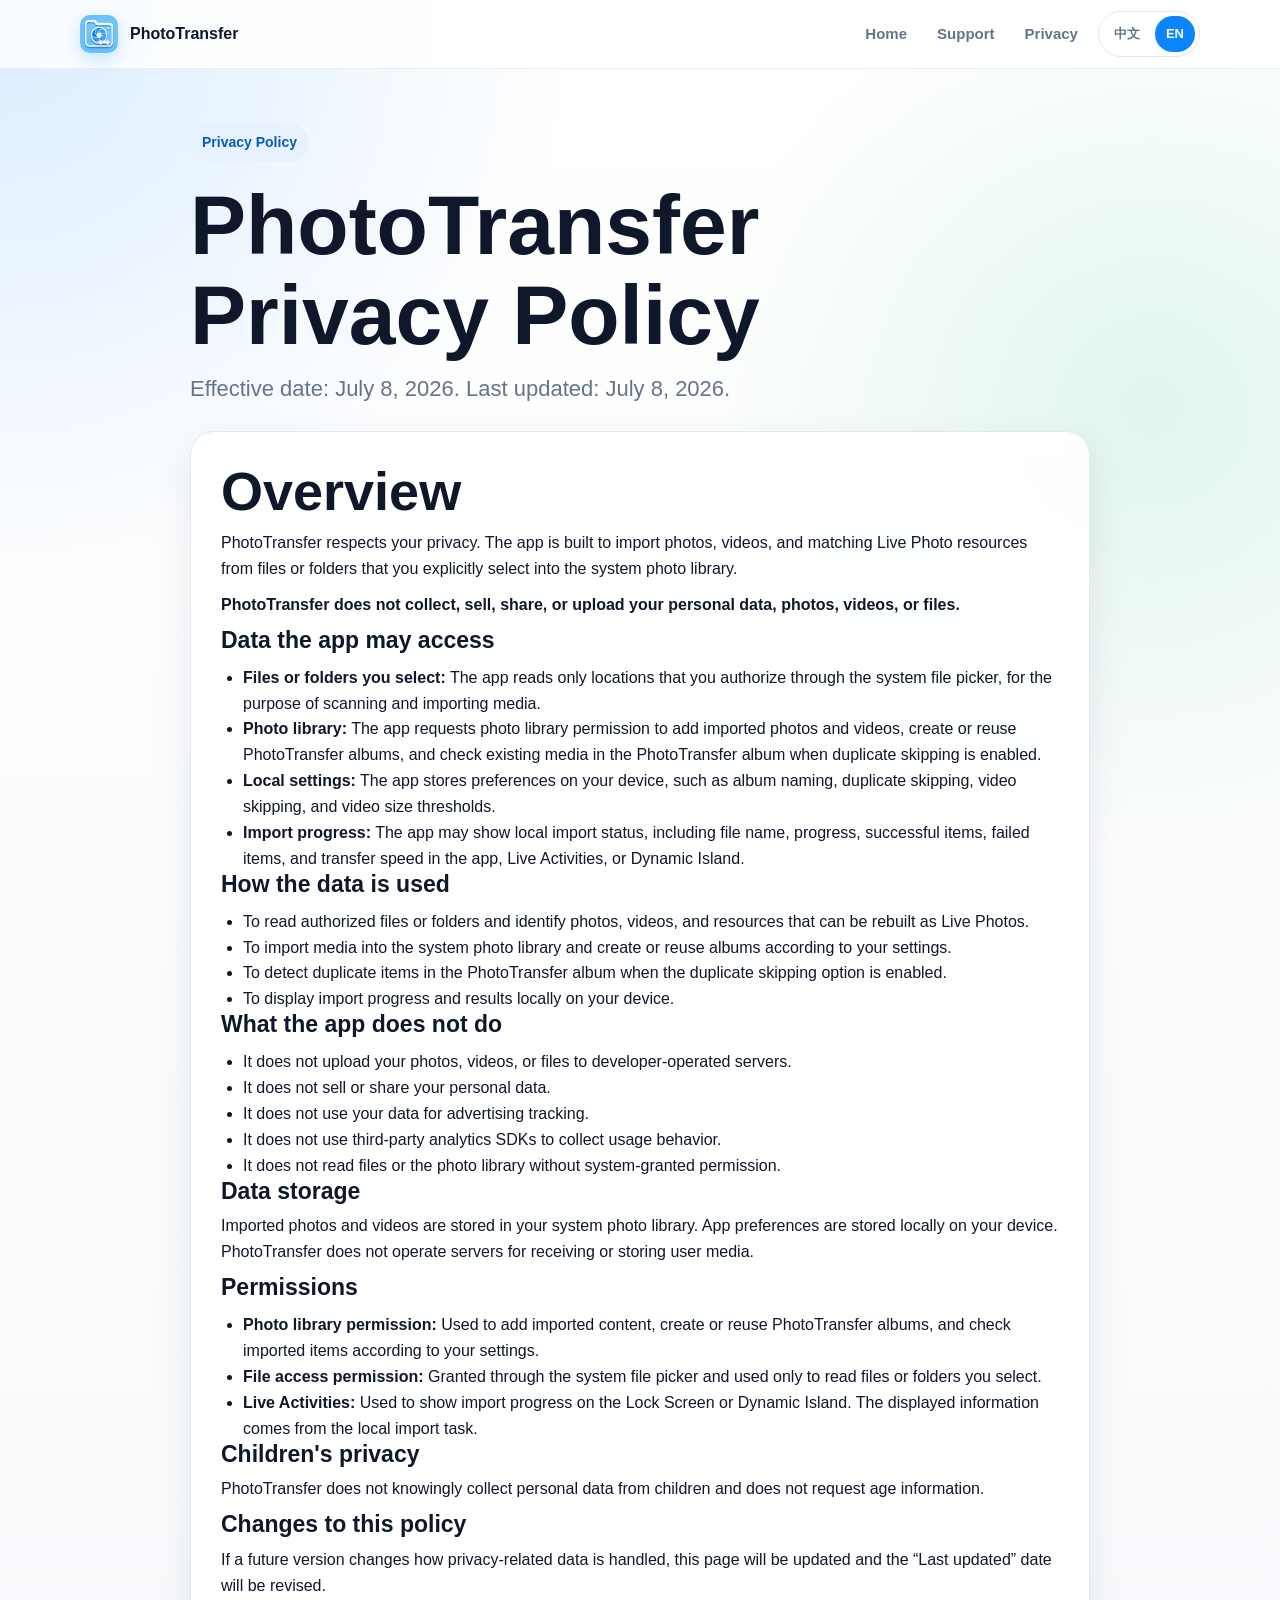
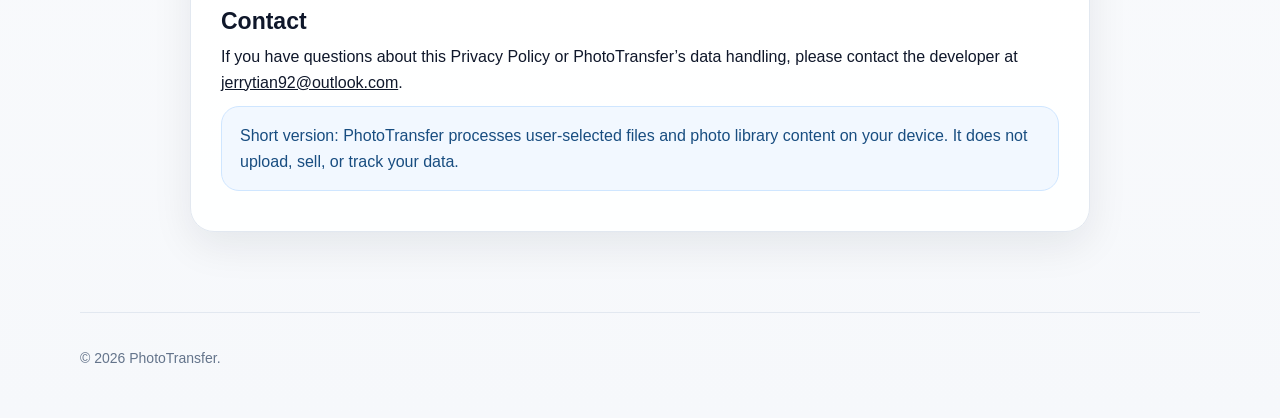
==== privacy/index.html @ 481b7917 "docs(website): 添加网站文档和配置文件 - 创建 .gitignore 文件配置忽略规则 - 添加 App Store 提交清单文档 - 创建隐私政策页面 (privacy/index." ====
<!doctype html>
<html lang="en">
<head>
  <meta charset="utf-8">
  <meta name="viewport" content="width=device-width, initial-scale=1">
  <title>PhotoTransfer Privacy Policy</title>
  <meta name="description" content="Privacy Policy for PhotoTransfer.">
  <link rel="stylesheet" href="../assets/site.css">
</head>
<body data-title-zh="PhotoTransfer 隐私政策" data-title-en="PhotoTransfer Privacy Policy">
  <header class="site-header">
    <nav class="nav" aria-label="Main navigation">
      <a class="brand" href="../">
        <img src="../assets/app-icon.png" alt="PhotoTransfer app icon">
        <span>PhotoTransfer</span>
      </a>
      <div class="nav-links">
        <a href="../" class="zh-only">首页</a>
        <a href="../" class="en-only">Home</a>
        <a href="../support/" class="zh-only">技术支持</a>
        <a href="../support/" class="en-only">Support</a>
        <a href="./" class="zh-only">隐私政策</a>
        <a href="./" class="en-only">Privacy</a>
        <span class="language-switch" aria-label="Language switch">
          <button type="button" data-set-lang="zh" aria-pressed="false">中文</button>
          <button type="button" data-set-lang="en" aria-pressed="false">EN</button>
        </span>
      </div>
    </nav>
  </header>

  <main class="page doc">
    <div class="eyebrow">
      <span class="zh-only">隐私政策</span>
      <span class="en-only">Privacy Policy</span>
    </div>

    <div lang-block="zh">
      <h1>PhotoTransfer 隐私政策</h1>
      <p class="lead">生效日期：2026 年 7 月 8 日。最后更新：2026 年 7 月 8 日。</p>
    </div>

    <div lang-block="en">
      <h1>PhotoTransfer Privacy Policy</h1>
      <p class="lead">Effective date: July 8, 2026. Last updated: July 8, 2026.</p>
    </div>

    <section lang-block="zh">
      <h2>概述</h2>
      <p>PhotoTransfer 尊重你的隐私。应用的核心功能是在你主动选择文件或文件夹后，将其中的照片、视频以及可匹配的实况照片素材导入到系统相册。</p>
      <p><strong>PhotoTransfer 不会收集、出售、共享或上传你的个人数据、照片、视频或文件。</strong></p>

      <h3>我们访问哪些数据</h3>
      <ul>
        <li><strong>你选择的文件或文件夹：</strong>应用只会读取你通过系统文件选择器授权的位置，用于扫描和导入媒体文件。</li>
        <li><strong>照片图库：</strong>应用请求照片图库权限，用于向系统相册添加照片和视频、创建或复用 PhotoTransfer 相册，并在开启跳过重复项目时检查 PhotoTransfer 相册中的已有媒体。</li>
        <li><strong>本地设置：</strong>应用会在设备本地保存你的偏好设置，例如相册命名方式、是否跳过重复项目、是否跳过视频及视频大小阈值。</li>
        <li><strong>导入进度：</strong>应用会在界面、锁屏实时活动或灵动岛中显示当前导入进度、文件名、成功数、失败数和传输速度等状态信息。</li>
      </ul>

      <h3>我们如何使用这些数据</h3>
      <ul>
        <li>读取你授权的文件或文件夹，识别照片、视频和可合并为实况照片的素材。</li>
        <li>将媒体导入系统照片图库，并按你的设置创建或复用相册。</li>
        <li>检测 PhotoTransfer 相册中的重复项目，以减少重复导入。</li>
        <li>在本机显示导入进度和结果。</li>
      </ul>

      <h3>不会进行的行为</h3>
      <ul>
        <li>不会将你的照片、视频或文件上传到开发者服务器。</li>
        <li>不会出售或共享你的个人数据。</li>
        <li>不会用于广告追踪。</li>
        <li>不会使用第三方分析 SDK 收集使用行为。</li>
        <li>不会在未经你通过系统授权的情况下读取文件或照片图库。</li>
      </ul>

      <h3>数据存储</h3>
      <p>导入的照片和视频保存在你的系统照片图库中。应用偏好设置保存在设备本地。PhotoTransfer 不运营用于接收或存储用户媒体内容的服务器。</p>

      <h3>权限说明</h3>
      <ul>
        <li><strong>照片图库权限：</strong>用于向相册添加导入内容、创建或复用 PhotoTransfer 相册，以及根据设置检查已导入项目。</li>
        <li><strong>文件访问权限：</strong>通过系统文件选择器授予，仅用于读取你选择的文件或文件夹。</li>
        <li><strong>实时活动：</strong>用于在锁屏或灵动岛展示导入进度。显示内容来自本机导入任务。</li>
      </ul>

      <h3>儿童隐私</h3>
      <p>PhotoTransfer 不面向儿童收集个人数据，也不会主动收集任何年龄信息。</p>

      <h3>政策变更</h3>
      <p>如果未来版本增加会影响隐私的数据处理方式，本页面会更新相应说明，并修改“最后更新”日期。</p>

      <h3>联系我们</h3>
      <p>如果你对本隐私政策或 PhotoTransfer 的数据处理方式有疑问，请联系开发者：<a href="mailto:jerrytian92@outlook.com">jerrytian92@outlook.com</a>。</p>

      <p class="note">简短版本：PhotoTransfer 在你的设备上处理你主动选择的文件和照片图库内容，不上传、不出售、不追踪。</p>
    </section>

    <section lang-block="en">
      <h2>Overview</h2>
      <p>PhotoTransfer respects your privacy. The app is built to import photos, videos, and matching Live Photo resources from files or folders that you explicitly select into the system photo library.</p>
      <p><strong>PhotoTransfer does not collect, sell, share, or upload your personal data, photos, videos, or files.</strong></p>

      <h3>Data the app may access</h3>
      <ul>
        <li><strong>Files or folders you select:</strong> The app reads only locations that you authorize through the system file picker, for the purpose of scanning and importing media.</li>
        <li><strong>Photo library:</strong> The app requests photo library permission to add imported photos and videos, create or reuse PhotoTransfer albums, and check existing media in the PhotoTransfer album when duplicate skipping is enabled.</li>
        <li><strong>Local settings:</strong> The app stores preferences on your device, such as album naming, duplicate skipping, video skipping, and video size thresholds.</li>
        <li><strong>Import progress:</strong> The app may show local import status, including file name, progress, successful items, failed items, and transfer speed in the app, Live Activities, or Dynamic Island.</li>
      </ul>

      <h3>How the data is used</h3>
      <ul>
        <li>To read authorized files or folders and identify photos, videos, and resources that can be rebuilt as Live Photos.</li>
        <li>To import media into the system photo library and create or reuse albums according to your settings.</li>
        <li>To detect duplicate items in the PhotoTransfer album when the duplicate skipping option is enabled.</li>
        <li>To display import progress and results locally on your device.</li>
      </ul>

      <h3>What the app does not do</h3>
      <ul>
        <li>It does not upload your photos, videos, or files to developer-operated servers.</li>
        <li>It does not sell or share your personal data.</li>
        <li>It does not use your data for advertising tracking.</li>
        <li>It does not use third-party analytics SDKs to collect usage behavior.</li>
        <li>It does not read files or the photo library without system-granted permission.</li>
      </ul>

      <h3>Data storage</h3>
      <p>Imported photos and videos are stored in your system photo library. App preferences are stored locally on your device. PhotoTransfer does not operate servers for receiving or storing user media.</p>

      <h3>Permissions</h3>
      <ul>
        <li><strong>Photo library permission:</strong> Used to add imported content, create or reuse PhotoTransfer albums, and check imported items according to your settings.</li>
        <li><strong>File access permission:</strong> Granted through the system file picker and used only to read files or folders you select.</li>
        <li><strong>Live Activities:</strong> Used to show import progress on the Lock Screen or Dynamic Island. The displayed information comes from the local import task.</li>
      </ul>

      <h3>Children's privacy</h3>
      <p>PhotoTransfer does not knowingly collect personal data from children and does not request age information.</p>

      <h3>Changes to this policy</h3>
      <p>If a future version changes how privacy-related data is handled, this page will be updated and the “Last updated” date will be revised.</p>

      <h3>Contact</h3>
      <p>If you have questions about this Privacy Policy or PhotoTransfer’s data handling, please contact the developer at <a href="mailto:jerrytian92@outlook.com">jerrytian92@outlook.com</a>.</p>

      <p class="note">Short version: PhotoTransfer processes user-selected files and photo library content on your device. It does not upload, sell, or track your data.</p>
    </section>
  </main>

  <footer class="footer">
    <span>© 2026 PhotoTransfer.</span>
  </footer>
  <script src="../assets/site.js"></script>
</body>
</html>
---- assets/site.css ----
:root {
  color-scheme: light;
  --bg: #f6f8fb;
  --panel: #ffffff;
  --text: #0f172a;
  --muted: #64748b;
  --line: #e2e8f0;
  --blue: #0a84ff;
  --blue-dark: #075bb5;
  --green: #12b981;
  --red: #ff3b30;
  --shadow: 0 24px 70px rgba(15, 23, 42, 0.12);
  --soft-shadow: 0 14px 40px rgba(15, 23, 42, 0.08);
}

* {
  box-sizing: border-box;
}

html {
  scroll-behavior: smooth;
}

body {
  margin: 0;
  background:
    radial-gradient(circle at top left, rgba(10, 132, 255, 0.15), transparent 36rem),
    radial-gradient(circle at 90% 20%, rgba(18, 185, 129, 0.12), transparent 28rem),
    linear-gradient(180deg, #ffffff 0%, var(--bg) 100%);
  color: var(--text);
  font-family: -apple-system, BlinkMacSystemFont, "SF Pro Text", "Segoe UI", sans-serif;
  line-height: 1.62;
}

body:not([data-lang]) [lang-block],
body[data-lang="zh"] [lang-block="en"],
body[data-lang="en"] [lang-block="zh"],
body[data-lang="zh"] .en-only,
body[data-lang="en"] .zh-only {
  display: none !important;
}

a {
  color: inherit;
}

.site-header {
  position: sticky;
  top: 0;
  z-index: 20;
  border-bottom: 1px solid rgba(226, 232, 240, 0.7);
  background: rgba(255, 255, 255, 0.82);
  backdrop-filter: blur(18px);
}

.nav {
  width: min(1120px, calc(100% - 32px));
  min-height: 68px;
  margin: 0 auto;
  display: flex;
  align-items: center;
  justify-content: space-between;
  gap: 18px;
}

.brand {
  display: inline-flex;
  align-items: center;
  gap: 12px;
  min-width: 0;
  color: var(--text);
  text-decoration: none;
  font-weight: 850;
}

.brand img {
  width: 38px;
  height: 38px;
  border-radius: 10px;
  box-shadow: 0 6px 18px rgba(10, 132, 255, 0.22);
}

.nav-links {
  display: flex;
  align-items: center;
  gap: 10px;
  color: var(--muted);
  font-size: 15px;
  font-weight: 750;
}

.nav-links a {
  padding: 8px 10px;
  border-radius: 999px;
  text-decoration: none;
}

.nav-links a:hover {
  background: #eef6ff;
  color: var(--blue-dark);
}

.language-switch {
  display: inline-flex;
  gap: 4px;
  padding: 4px;
  border: 1px solid var(--line);
  border-radius: 999px;
  background: rgba(255, 255, 255, 0.92);
}

.language-switch button {
  appearance: none;
  border: 0;
  border-radius: 999px;
  padding: 7px 11px;
  background: transparent;
  color: var(--muted);
  font: inherit;
  font-size: 13px;
  font-weight: 850;
  cursor: pointer;
}

.language-switch button[aria-pressed="true"] {
  background: var(--blue);
  color: #fff;
}

.page {
  width: min(1120px, calc(100% - 32px));
  margin: 0 auto;
  padding: 54px 0 80px;
}

.hero {
  display: grid;
  grid-template-columns: minmax(0, 1fr) minmax(360px, 460px);
  gap: 48px;
  align-items: center;
  min-height: calc(100vh - 92px);
}

.eyebrow {
  display: inline-flex;
  align-items: center;
  gap: 8px;
  width: fit-content;
  margin-bottom: 18px;
  padding: 8px 12px;
  border-radius: 999px;
  background: #e8f2ff;
  color: var(--blue-dark);
  font-size: 14px;
  font-weight: 850;
}

h1,
h2,
h3 {
  margin: 0;
  line-height: 1.08;
  letter-spacing: 0;
}

h1 {
  max-width: 760px;
  font-size: clamp(46px, 7vw, 84px);
}

h2 {
  font-size: clamp(32px, 5vw, 54px);
}

h3 {
  font-size: 23px;
}

.lead {
  max-width: 720px;
  margin: 22px 0 0;
  color: var(--muted);
  font-size: clamp(18px, 2.2vw, 22px);
}

.actions {
  display: flex;
  flex-wrap: wrap;
  gap: 12px;
  margin-top: 30px;
}

.button {
  display: inline-flex;
  align-items: center;
  justify-content: center;
  min-height: 48px;
  padding: 0 18px;
  border-radius: 999px;
  border: 1px solid var(--line);
  background: #fff;
  color: var(--text);
  text-decoration: none;
  font-weight: 850;
  box-shadow: var(--soft-shadow);
}

.button.primary {
  border-color: var(--blue);
  background: var(--blue);
  color: #fff;
}

.button.disabled {
  cursor: not-allowed;
  opacity: 0.72;
}

.hero-art {
  position: relative;
  min-height: 620px;
}

.phone-stack {
  position: absolute;
  inset: 0;
}

.phone-shot {
  position: absolute;
  width: 64%;
  border-radius: 34px;
  box-shadow: var(--shadow);
  background: #fff;
}

.phone-shot.primary {
  right: 8%;
  top: 0;
  z-index: 2;
}

.phone-shot.secondary {
  left: 0;
  top: 110px;
  z-index: 1;
  transform: rotate(-5deg);
  opacity: 0.92;
}

.phone-shot.tertiary {
  right: 0;
  bottom: 0;
  z-index: 0;
  transform: rotate(4deg);
  opacity: 0.68;
}

.section {
  margin-top: 70px;
}

.grid {
  display: grid;
  gap: 18px;
}

.grid.three {
  grid-template-columns: repeat(3, minmax(0, 1fr));
}

.grid.two {
  grid-template-columns: repeat(2, minmax(0, 1fr));
}

.card {
  padding: 26px;
  border: 1px solid var(--line);
  border-radius: 24px;
  background: rgba(255, 255, 255, 0.9);
  box-shadow: var(--soft-shadow);
}

.card p {
  margin: 10px 0 0;
  color: var(--muted);
}

.card ul {
  margin: 14px 0 0;
  padding-left: 20px;
  color: var(--muted);
}

.screenshot-row {
  display: grid;
  grid-template-columns: repeat(3, minmax(0, 1fr));
  gap: 18px;
  margin-top: 24px;
}

.screenshot-row img {
  width: 100%;
  border-radius: 22px;
  box-shadow: var(--soft-shadow);
}

.doc {
  max-width: 900px;
}

.doc section {
  margin-top: 24px;
  padding: 30px;
  border: 1px solid var(--line);
  border-radius: 24px;
  background: rgba(255, 255, 255, 0.94);
  box-shadow: var(--soft-shadow);
}

.doc p {
  margin: 10px 0;
}

.doc ul {
  margin: 12px 0 0;
  padding-left: 22px;
}

.note {
  margin-top: 18px;
  padding: 16px 18px;
  border-radius: 18px;
  background: #f2f8ff;
  color: #184d80;
  border: 1px solid #cfe6ff;
}

.footer {
  width: min(1120px, calc(100% - 32px));
  margin: 0 auto;
  padding: 34px 0 48px;
  color: var(--muted);
  border-top: 1px solid var(--line);
  font-size: 14px;
}

@media (max-width: 860px) {
  .nav {
    align-items: flex-start;
    padding: 12px 0;
    flex-direction: column;
  }

  .nav-links {
    width: 100%;
    overflow-x: auto;
    padding-bottom: 4px;
  }

  .hero {
    grid-template-columns: 1fr;
    gap: 32px;
    min-height: 0;
  }

  .hero-art {
    min-height: 560px;
  }

  .grid.three,
  .grid.two,
  .screenshot-row {
    grid-template-columns: 1fr;
  }

  .phone-shot {
    width: 58%;
  }
}

@media (max-width: 520px) {
  .page {
    width: min(100% - 24px, 1120px);
    padding-top: 32px;
  }

  .brand span {
    font-size: 15px;
  }

  .hero-art {
    min-height: 470px;
  }

  .phone-shot {
    width: 66%;
  }

  .card,
  .doc section {
    padding: 22px;
    border-radius: 20px;
  }
}
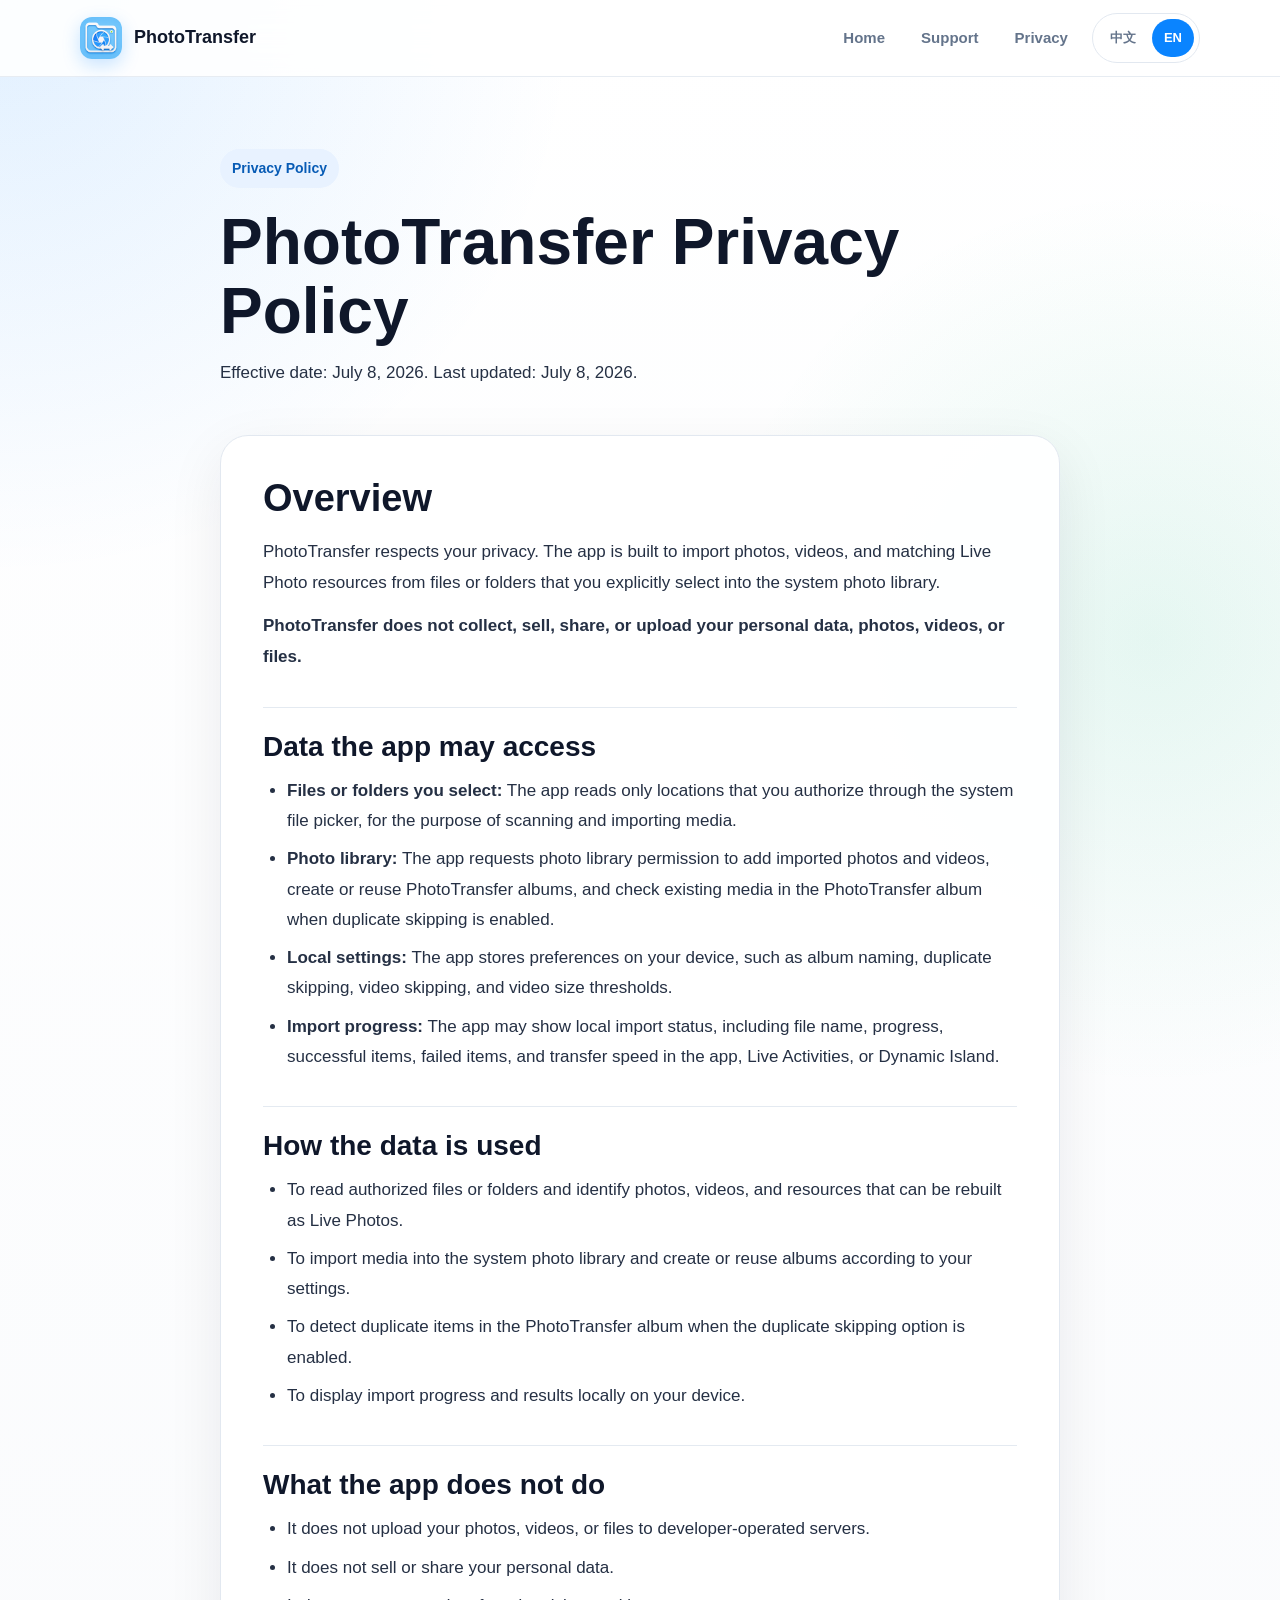
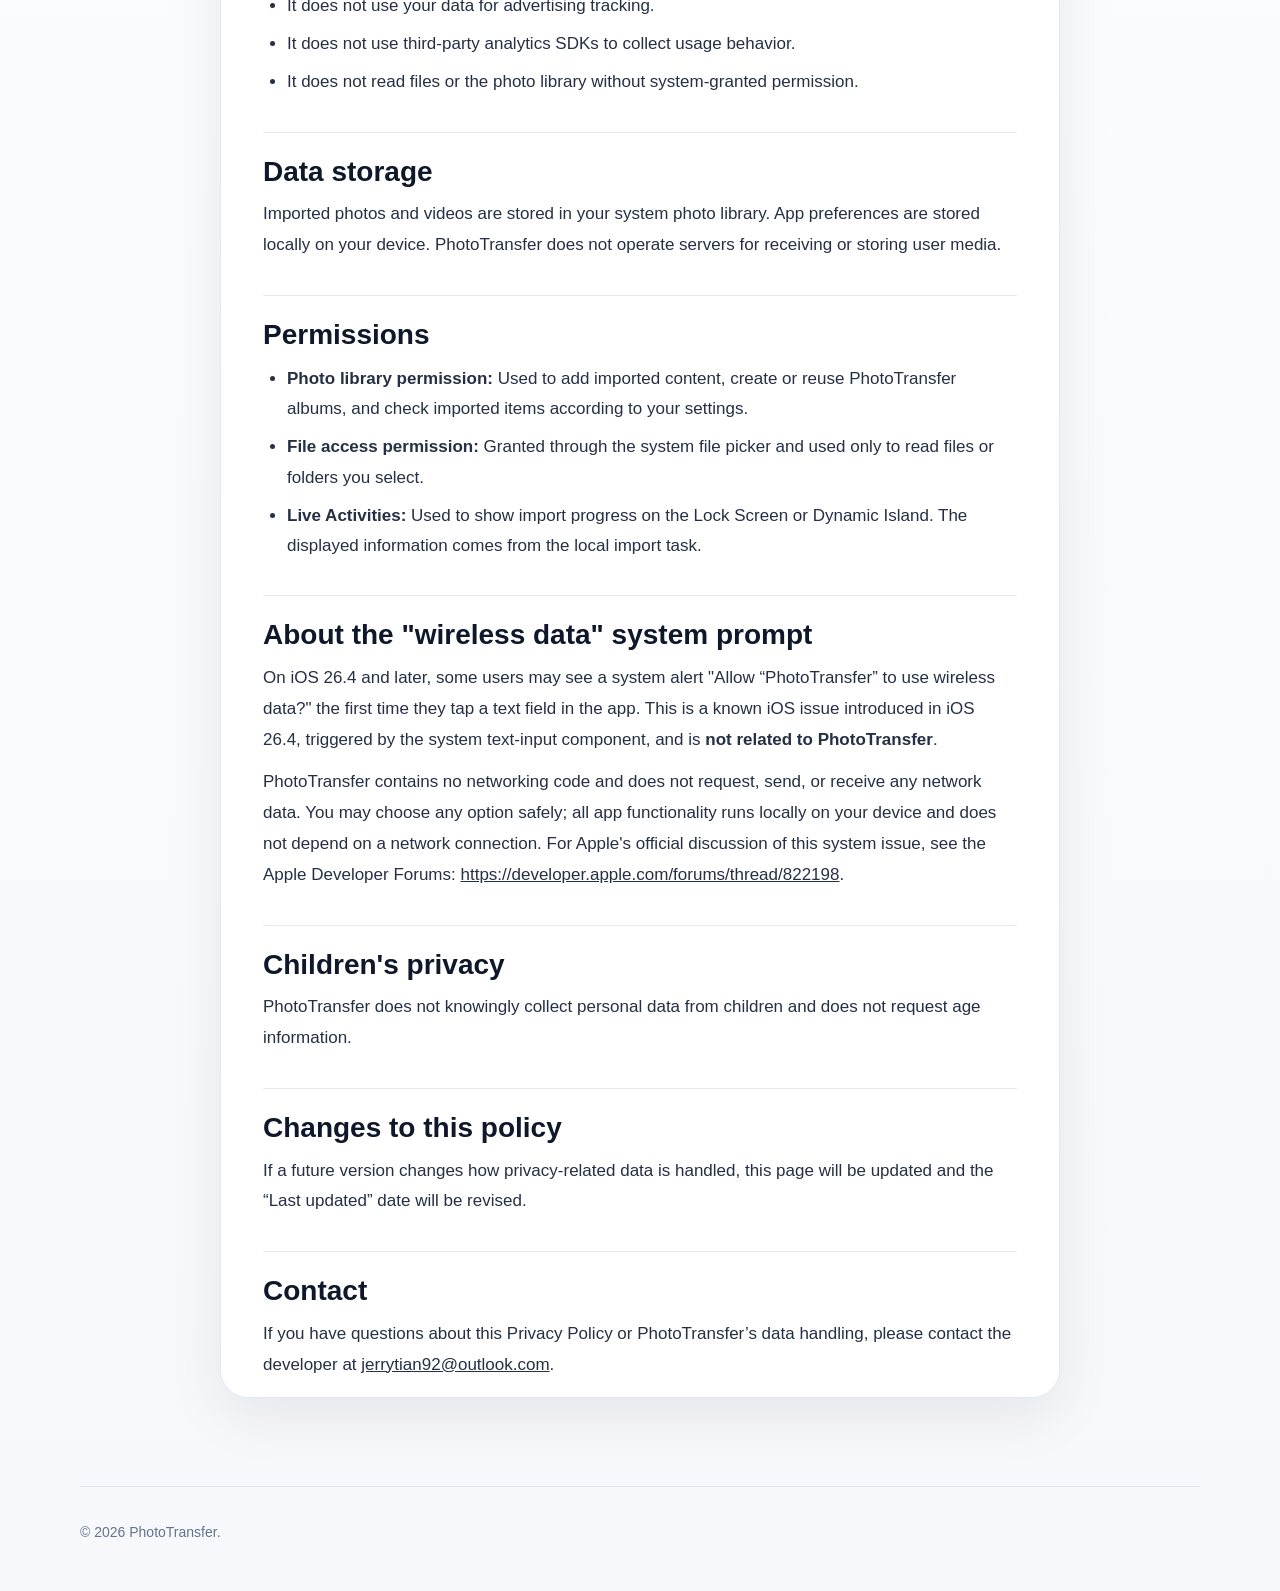
==== commit 1731db60: "Merge pull request #6 from jerryt92/main docs(privacy): 更新隐私政策添加无线数据系统提示说明" ====
--- a/privacy/index.html
+++ b/privacy/index.html
@@ -85,6 +85,10 @@
         <li><strong>实时活动：</strong>用于在锁屏或灵动岛展示导入进度。显示内容来自本机导入任务。</li>
       </ul>
 
+      <h3>关于“无线数据”系统提示</h3>
+      <p>在 iOS 26.4 及更高版本中，部分用户在首次点击应用内的文本输入框时，可能会看到系统弹出“允许‘PhotoTransfer’使用无线数据？”的提示。这是 Apple 系统在 iOS 26.4 引入的已知问题，由系统文本输入组件触发，<strong>与 PhotoTransfer 无关</strong>。</p>
+      <p>PhotoTransfer 不包含任何联网代码，不会请求、发送或接收任何网络数据。你可以放心选择任意选项，应用的全部功能均在设备本地完成，不依赖网络。有关该系统问题的官方说明，请参见 Apple 开发者论坛：<a href="https://developer.apple.com/forums/thread/822198" rel="noopener" target="_blank">https://developer.apple.com/forums/thread/822198</a>。</p>
+
       <h3>儿童隐私</h3>
       <p>PhotoTransfer 不面向儿童收集个人数据，也不会主动收集任何年龄信息。</p>
 
@@ -93,8 +97,6 @@
 
       <h3>联系我们</h3>
       <p>如果你对本隐私政策或 PhotoTransfer 的数据处理方式有疑问，请联系开发者：<a href="mailto:jerrytian92@outlook.com">jerrytian92@outlook.com</a>。</p>
-
-      <p class="note">简短版本：PhotoTransfer 在你的设备上处理你主动选择的文件和照片图库内容，不上传、不出售、不追踪。</p>
     </section>
 
     <section lang-block="en">
@@ -137,6 +139,10 @@
         <li><strong>Live Activities:</strong> Used to show import progress on the Lock Screen or Dynamic Island. The displayed information comes from the local import task.</li>
       </ul>
 
+      <h3>About the "wireless data" system prompt</h3>
+      <p>On iOS 26.4 and later, some users may see a system alert "Allow &ldquo;PhotoTransfer&rdquo; to use wireless data?" the first time they tap a text field in the app. This is a known iOS issue introduced in iOS 26.4, triggered by the system text-input component, and is <strong>not related to PhotoTransfer</strong>.</p>
+      <p>PhotoTransfer contains no networking code and does not request, send, or receive any network data. You may choose any option safely; all app functionality runs locally on your device and does not depend on a network connection. For Apple's official discussion of this system issue, see the Apple Developer Forums: <a href="https://developer.apple.com/forums/thread/822198" rel="noopener" target="_blank">https://developer.apple.com/forums/thread/822198</a>.</p>
+
       <h3>Children's privacy</h3>
       <p>PhotoTransfer does not knowingly collect personal data from children and does not request age information.</p>
 
@@ -145,8 +151,6 @@
 
       <h3>Contact</h3>
       <p>If you have questions about this Privacy Policy or PhotoTransfer’s data handling, please contact the developer at <a href="mailto:jerrytian92@outlook.com">jerrytian92@outlook.com</a>.</p>
-
-      <p class="note">Short version: PhotoTransfer processes user-selected files and photo library content on your device. It does not upload, sell, or track your data.</p>
     </section>
   </main>
 
--- a/assets/site.css
+++ b/assets/site.css
@@ -9,8 +9,10 @@
   --blue-dark: #075bb5;
   --green: #12b981;
   --red: #ff3b30;
-  --shadow: 0 24px 70px rgba(15, 23, 42, 0.12);
-  --soft-shadow: 0 14px 40px rgba(15, 23, 42, 0.08);
+  --shadow: 0 24px 70px rgba(15, 23, 42, 0.10);
+  --soft-shadow: 0 14px 40px rgba(15, 23, 42, 0.07);
+  --content: 1120px;
+  --doc: 840px;
 }
 
 * {
@@ -23,9 +25,10 @@
 
 body {
   margin: 0;
+  overflow-x: hidden;
   background:
-    radial-gradient(circle at top left, rgba(10, 132, 255, 0.15), transparent 36rem),
-    radial-gradient(circle at 90% 20%, rgba(18, 185, 129, 0.12), transparent 28rem),
+    radial-gradient(circle at top left, rgba(10, 132, 255, 0.12), transparent 36rem),
+    radial-gradient(circle at 90% 20%, rgba(18, 185, 129, 0.10), transparent 28rem),
     linear-gradient(180deg, #ffffff 0%, var(--bg) 100%);
   color: var(--text);
   font-family: -apple-system, BlinkMacSystemFont, "SF Pro Text", "Segoe UI", sans-serif;
@@ -48,14 +51,14 @@
   position: sticky;
   top: 0;
   z-index: 20;
-  border-bottom: 1px solid rgba(226, 232, 240, 0.7);
-  background: rgba(255, 255, 255, 0.82);
-  backdrop-filter: blur(18px);
+  border-bottom: 1px solid rgba(226, 232, 240, 0.82);
+  background: rgba(255, 255, 255, 0.88);
+  backdrop-filter: blur(20px);
 }
 
 .nav {
-  width: min(1120px, calc(100% - 32px));
-  min-height: 68px;
+  width: min(var(--content), calc(100% - 40px));
+  min-height: 76px;
   margin: 0 auto;
   display: flex;
   align-items: center;
@@ -70,27 +73,28 @@
   min-width: 0;
   color: var(--text);
   text-decoration: none;
+  font-size: 18px;
   font-weight: 850;
 }
 
 .brand img {
-  width: 38px;
-  height: 38px;
-  border-radius: 10px;
+  width: 42px;
+  height: 42px;
+  border-radius: 12px;
   box-shadow: 0 6px 18px rgba(10, 132, 255, 0.22);
 }
 
 .nav-links {
   display: flex;
   align-items: center;
-  gap: 10px;
+  gap: 12px;
   color: var(--muted);
   font-size: 15px;
   font-weight: 750;
 }
 
 .nav-links a {
-  padding: 8px 10px;
+  padding: 8px 12px;
   border-radius: 999px;
   text-decoration: none;
 }
@@ -103,7 +107,7 @@
 .language-switch {
   display: inline-flex;
   gap: 4px;
-  padding: 4px;
+  padding: 5px;
   border: 1px solid var(--line);
   border-radius: 999px;
   background: rgba(255, 255, 255, 0.92);
@@ -113,7 +117,7 @@
   appearance: none;
   border: 0;
   border-radius: 999px;
-  padding: 7px 11px;
+  padding: 8px 12px;
   background: transparent;
   color: var(--muted);
   font: inherit;
@@ -128,17 +132,21 @@
 }
 
 .page {
-  width: min(1120px, calc(100% - 32px));
+  width: min(var(--content), calc(100% - 40px));
   margin: 0 auto;
-  padding: 54px 0 80px;
+  padding: 64px 0 88px;
 }
 
 .hero {
   display: grid;
-  grid-template-columns: minmax(0, 1fr) minmax(360px, 460px);
-  gap: 48px;
+  grid-template-columns: minmax(0, 1fr) minmax(380px, 480px);
+  gap: clamp(36px, 5vw, 72px);
   align-items: center;
   min-height: calc(100vh - 92px);
+}
+
+.hero > * {
+  min-width: 0;
 }
 
 .eyebrow {
@@ -165,22 +173,24 @@
 
 h1 {
   max-width: 760px;
-  font-size: clamp(46px, 7vw, 84px);
+  font-size: clamp(48px, 6.4vw, 80px);
+  overflow-wrap: anywhere;
 }
 
 h2 {
-  font-size: clamp(32px, 5vw, 54px);
+  font-size: clamp(30px, 4.2vw, 48px);
 }
 
 h3 {
-  font-size: 23px;
+  font-size: 22px;
 }
 
 .lead {
   max-width: 720px;
-  margin: 22px 0 0;
-  color: var(--muted);
-  font-size: clamp(18px, 2.2vw, 22px);
+  margin: 20px 0 0;
+  color: var(--muted);
+  font-size: clamp(18px, 2vw, 21px);
+  line-height: 1.72;
 }
 
 .actions {
@@ -202,7 +212,7 @@
   color: var(--text);
   text-decoration: none;
   font-weight: 850;
-  box-shadow: var(--soft-shadow);
+  box-shadow: 0 10px 28px rgba(15, 23, 42, 0.08);
 }
 
 .button.primary {
@@ -216,48 +226,38 @@
   opacity: 0.72;
 }
 
+.app-store-badge {
+  display: inline-block;
+  width: 190px;
+  line-height: 0;
+  text-decoration: none;
+  filter: drop-shadow(0 10px 26px rgba(0, 0, 0, 0.18));
+}
+
+.app-store-badge img {
+  display: block;
+  width: 100%;
+  height: auto;
+}
+
 .hero-art {
   position: relative;
-  min-height: 620px;
-}
-
-.phone-stack {
-  position: absolute;
-  inset: 0;
-}
-
-.phone-shot {
-  position: absolute;
-  width: 64%;
-  border-radius: 34px;
-  box-shadow: var(--shadow);
-  background: #fff;
-}
-
-.phone-shot.primary {
-  right: 8%;
-  top: 0;
-  z-index: 2;
-}
-
-.phone-shot.secondary {
-  left: 0;
-  top: 110px;
-  z-index: 1;
-  transform: rotate(-5deg);
-  opacity: 0.92;
-}
-
-.phone-shot.tertiary {
-  right: 0;
-  bottom: 0;
-  z-index: 0;
-  transform: rotate(4deg);
-  opacity: 0.68;
+  min-height: 560px;
+  display: flex;
+  align-items: center;
+  justify-content: center;
+  max-width: 100%;
+  overflow: visible;
+}
+
+.hero-diagram {
+  display: block;
+  width: min(100%, 620px);
+  height: auto;
 }
 
 .section {
-  margin-top: 70px;
+  margin-top: 84px;
 }
 
 .grid {
@@ -274,7 +274,7 @@
 }
 
 .card {
-  padding: 26px;
+  padding: 28px;
   border: 1px solid var(--line);
   border-radius: 24px;
   background: rgba(255, 255, 255, 0.9);
@@ -282,8 +282,10 @@
 }
 
 .card p {
-  margin: 10px 0 0;
-  color: var(--muted);
+  margin: 12px 0 0;
+  color: var(--muted);
+  font-size: 16px;
+  line-height: 1.7;
 }
 
 .card ul {
@@ -294,9 +296,9 @@
 
 .screenshot-row {
   display: grid;
-  grid-template-columns: repeat(3, minmax(0, 1fr));
-  gap: 18px;
-  margin-top: 24px;
+  grid-template-columns: repeat(4, minmax(0, 1fr));
+  gap: 20px;
+  margin-top: 28px;
 }
 
 .screenshot-row img {
@@ -306,30 +308,75 @@
 }
 
 .doc {
-  max-width: 900px;
+  width: min(var(--doc), calc(100% - 40px));
+  max-width: var(--doc);
+  padding-top: 72px;
+}
+
+.doc > .eyebrow {
+  margin-bottom: 20px;
+}
+
+.doc > [lang-block] {
+  padding-bottom: 4px;
+}
+
+.doc > [lang-block] .lead {
+  max-width: 680px;
 }
 
 .doc section {
+  margin-top: 30px;
+  padding: clamp(26px, 4vw, 42px);
+  border: 1px solid var(--line);
+  border-radius: 28px;
+  background: rgba(255, 255, 255, 0.96);
+  box-shadow: 0 18px 56px rgba(15, 23, 42, 0.08);
+}
+
+.doc h1 {
+  max-width: var(--doc);
+  font-size: clamp(42px, 6vw, 64px);
+}
+
+.doc h2 {
+  font-size: clamp(28px, 4vw, 38px);
+  margin-bottom: 18px;
+}
+
+.doc h3 {
+  margin: 34px 0 12px;
+  padding-top: 24px;
+  border-top: 1px solid rgba(226, 232, 240, 0.9);
+  font-size: clamp(22px, 3vw, 28px);
+}
+
+.doc h2 + h3 {
+  margin-top: 22px;
+}
+
+.doc p {
+  margin: 12px 0;
+  color: #253044;
+  font-size: 17px;
+  line-height: 1.82;
+}
+
+.doc ul {
+  margin: 14px 0 0;
+  padding-left: 24px;
+  color: #253044;
+  font-size: 17px;
+  line-height: 1.78;
+}
+
+.doc li {
+  margin: 8px 0;
+}
+
+.note {
   margin-top: 24px;
-  padding: 30px;
-  border: 1px solid var(--line);
-  border-radius: 24px;
-  background: rgba(255, 255, 255, 0.94);
-  box-shadow: var(--soft-shadow);
-}
-
-.doc p {
-  margin: 10px 0;
-}
-
-.doc ul {
-  margin: 12px 0 0;
-  padding-left: 22px;
-}
-
-.note {
-  margin-top: 18px;
-  padding: 16px 18px;
+  padding: 18px 20px;
   border-radius: 18px;
   background: #f2f8ff;
   color: #184d80;
@@ -337,7 +384,7 @@
 }
 
 .footer {
-  width: min(1120px, calc(100% - 32px));
+  width: min(var(--content), calc(100% - 40px));
   margin: 0 auto;
   padding: 34px 0 48px;
   color: var(--muted);
@@ -348,8 +395,9 @@
 @media (max-width: 860px) {
   .nav {
     align-items: flex-start;
-    padding: 12px 0;
+    padding: 14px 0;
     flex-direction: column;
+    gap: 12px;
   }
 
   .nav-links {
@@ -360,41 +408,59 @@
 
   .hero {
     grid-template-columns: 1fr;
-    gap: 32px;
+    gap: 38px;
     min-height: 0;
   }
 
   .hero-art {
-    min-height: 560px;
+    min-height: 300px;
+    max-width: 100%;
+    overflow: visible;
   }
 
   .grid.three,
-  .grid.two,
+  .grid.two {
+    grid-template-columns: 1fr;
+  }
+
   .screenshot-row {
-    grid-template-columns: 1fr;
-  }
-
-  .phone-shot {
-    width: 58%;
+    grid-template-columns: repeat(2, minmax(0, 1fr));
+  }
+
+  .hero-diagram {
+    width: min(100%, 560px);
   }
 }
 
 @media (max-width: 520px) {
   .page {
-    width: min(100% - 24px, 1120px);
-    padding-top: 32px;
+    width: min(100% - 24px, var(--content));
+    padding-top: 38px;
   }
 
   .brand span {
     font-size: 15px;
   }
 
+  h1 {
+    font-size: clamp(38px, 10.5vw, 48px);
+  }
+
+  .lead {
+    font-size: 18px;
+  }
+
+  .actions {
+    align-items: flex-start;
+    flex-direction: column;
+  }
+
   .hero-art {
-    min-height: 470px;
-  }
-
-  .phone-shot {
-    width: 66%;
+    min-height: 230px;
+  }
+
+  .hero-diagram {
+    width: min(112%, 480px);
   }
 
   .card,
@@ -402,4 +468,32 @@
     padding: 22px;
     border-radius: 20px;
   }
-}
+
+  .doc {
+    width: min(100% - 24px, var(--doc));
+    padding-top: 40px;
+  }
+
+  .doc h1 {
+    font-size: clamp(36px, 10vw, 46px);
+  }
+
+  .doc h2 {
+    font-size: 28px;
+  }
+
+  .doc h3 {
+    font-size: 23px;
+    margin-top: 28px;
+    padding-top: 20px;
+  }
+
+  .doc p,
+  .doc ul {
+    font-size: 16px;
+  }
+
+  .screenshot-row {
+    grid-template-columns: 1fr;
+  }
+}
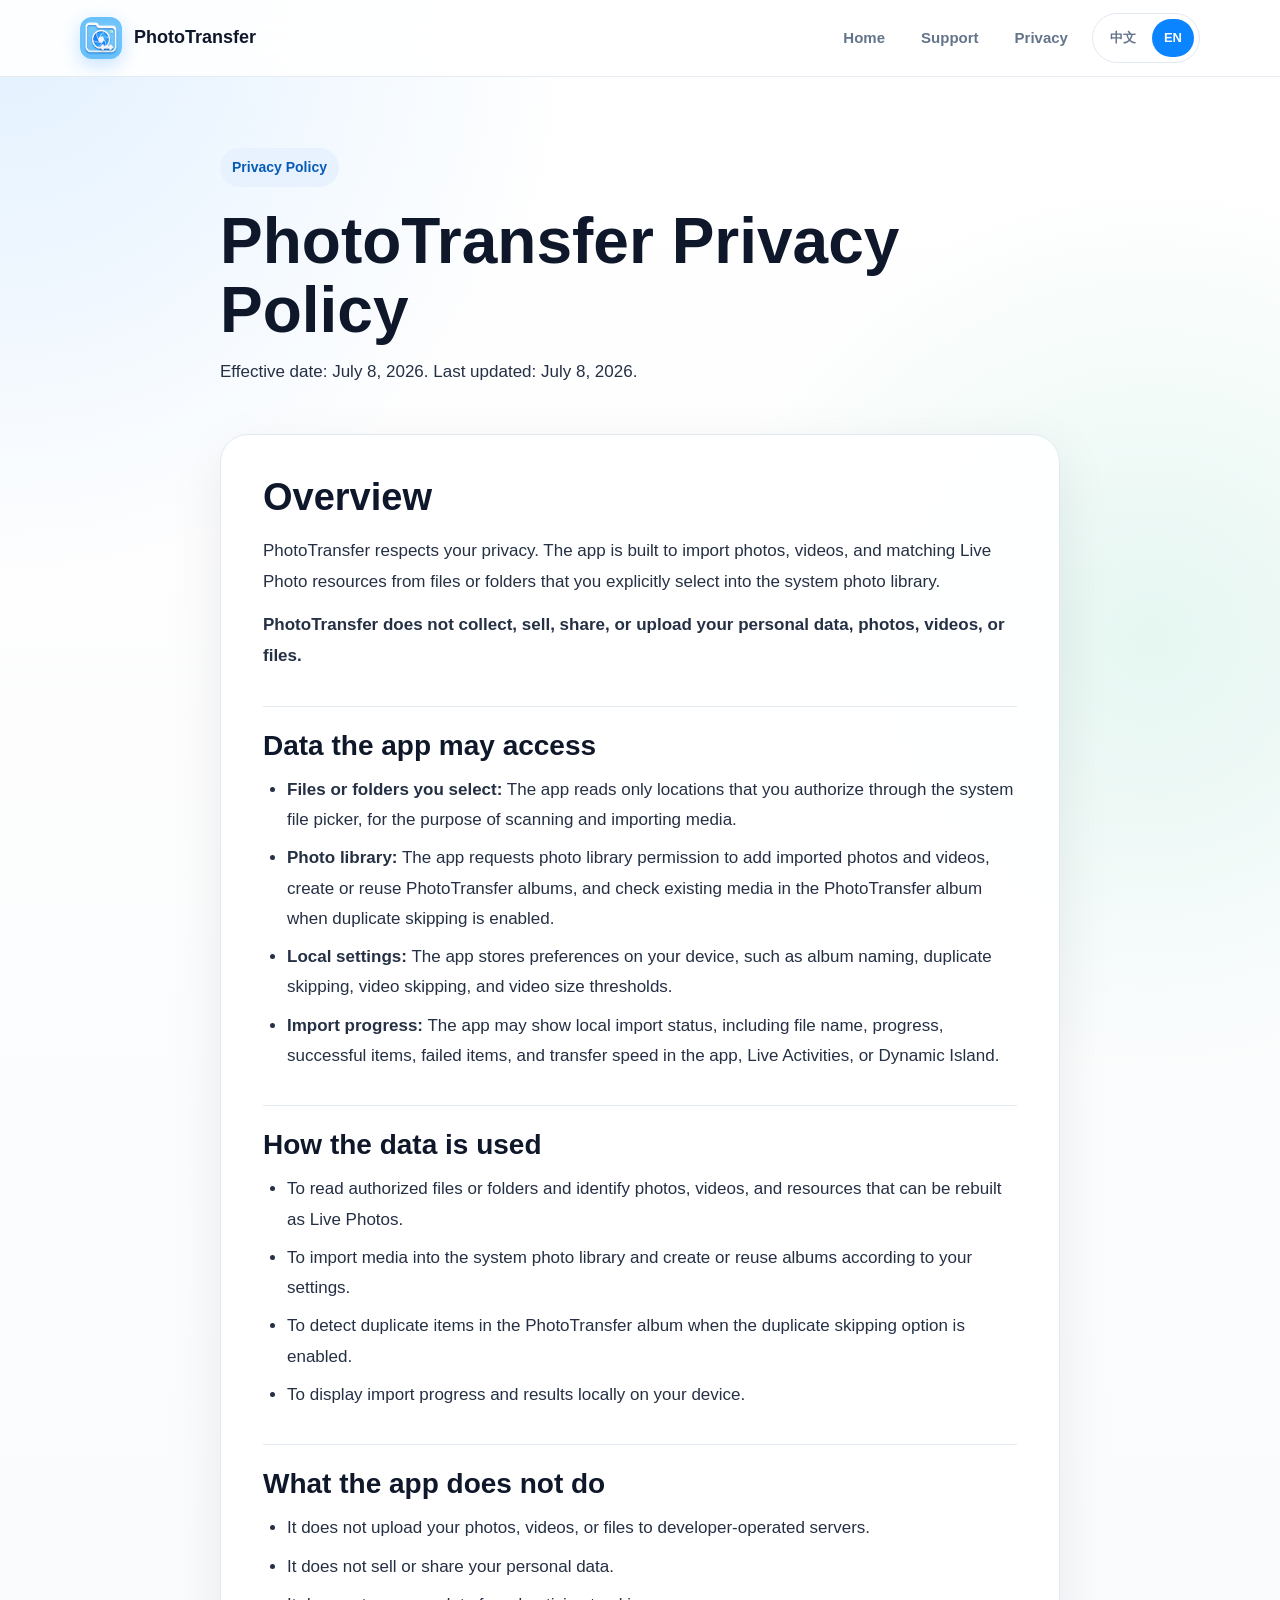
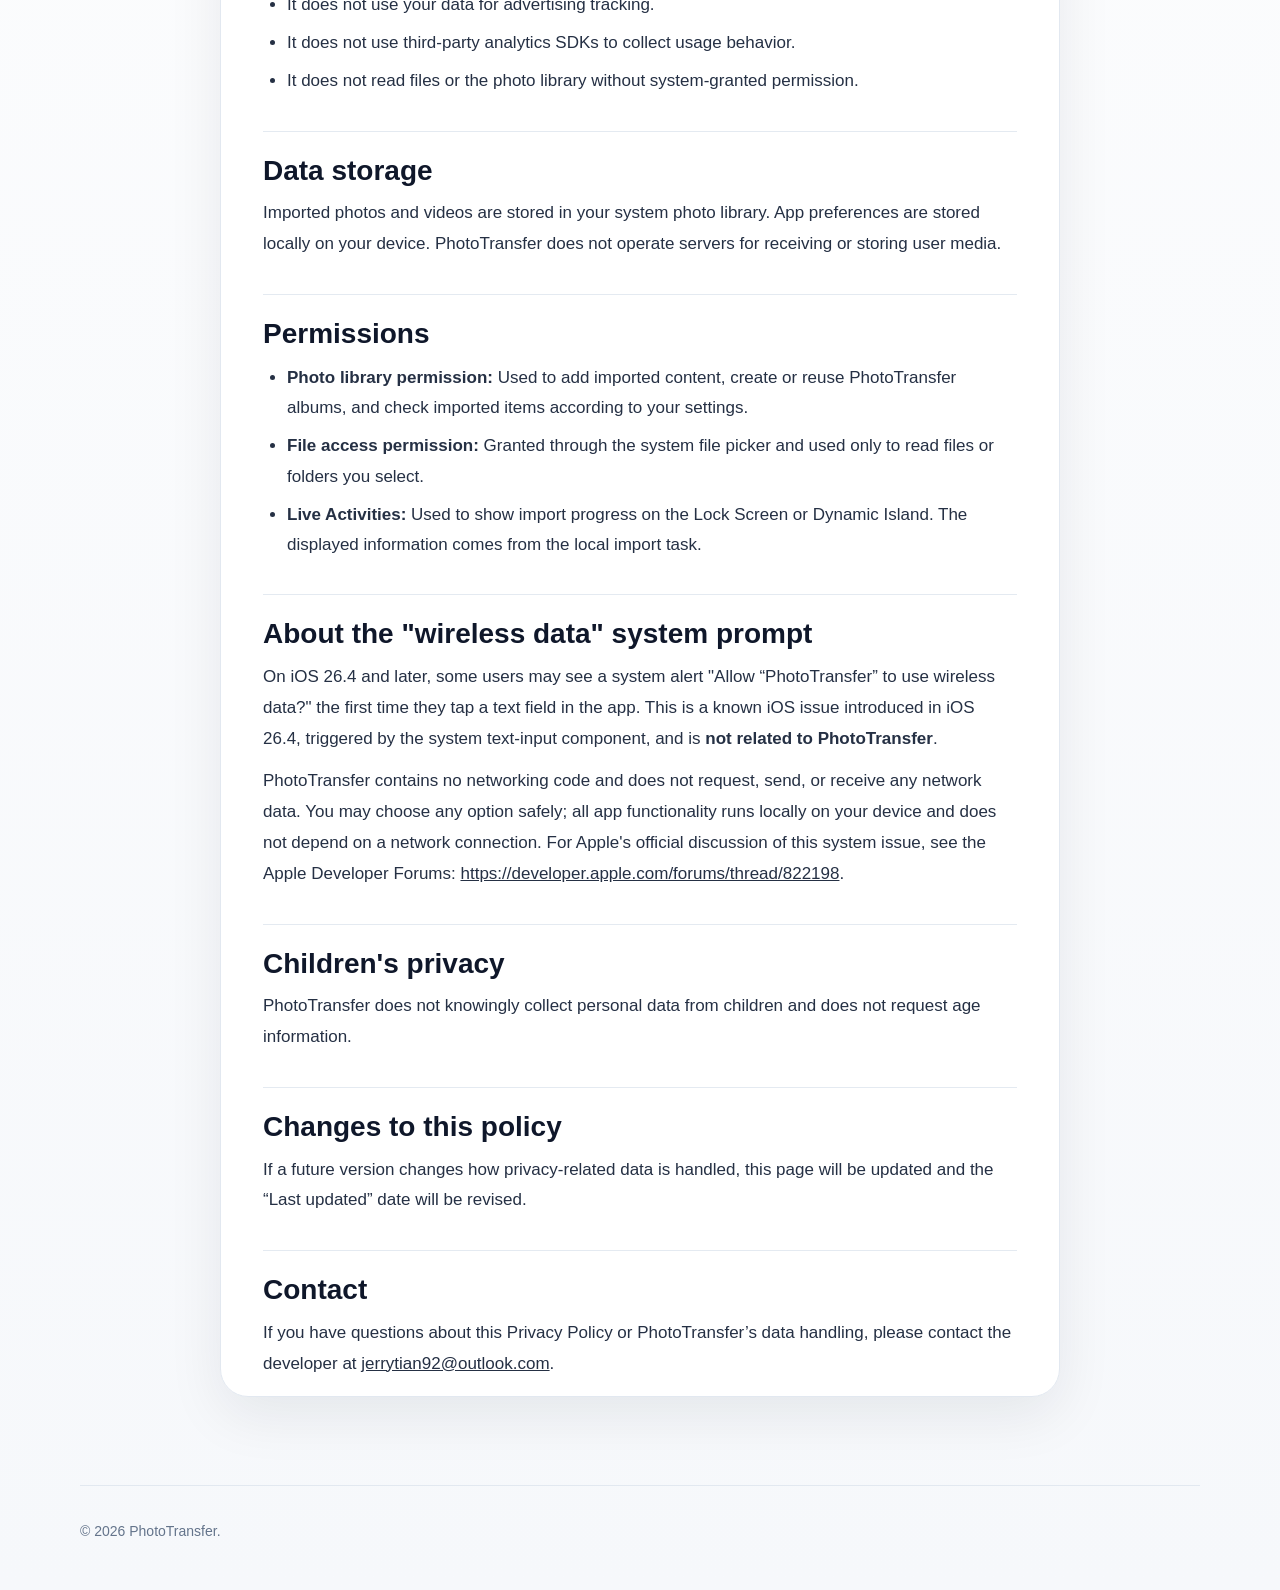
==== commit 24a41159: "feat(ui): 添加深色模式支持 - 在所有页面的导航栏品牌区域实现深色模式图标切换 - 为首页英雄区域添加深色模式图片支持 - 更新CSS以支持深色主题的颜色变量定义 - 添加深色模式下的背景、" ====
--- a/privacy/index.html
+++ b/privacy/index.html
@@ -5,13 +5,19 @@
   <meta name="viewport" content="width=device-width, initial-scale=1">
   <title>PhotoTransfer Privacy Policy</title>
   <meta name="description" content="Privacy Policy for PhotoTransfer.">
+  <link rel="icon" href="../assets/favicon.ico" sizes="any">
+  <link rel="icon" type="image/png" href="../assets/favicon-32.png" sizes="32x32">
+  <link rel="apple-touch-icon" href="../assets/apple-touch-icon.png">
   <link rel="stylesheet" href="../assets/site.css">
 </head>
 <body data-title-zh="PhotoTransfer 隐私政策" data-title-en="PhotoTransfer Privacy Policy">
   <header class="site-header">
     <nav class="nav" aria-label="Main navigation">
       <a class="brand" href="../">
-        <img src="../assets/app-icon.png" alt="PhotoTransfer app icon">
+        <picture>
+          <source media="(prefers-color-scheme: dark)" srcset="../assets/app-icon-dark.png">
+          <img src="../assets/app-icon.png" alt="PhotoTransfer app icon">
+        </picture>
         <span>PhotoTransfer</span>
       </a>
       <div class="nav-links">
--- a/assets/site.css
+++ b/assets/site.css
@@ -1,5 +1,5 @@
 :root {
-  color-scheme: light;
+  color-scheme: light dark;
   --bg: #f6f8fb;
   --panel: #ffffff;
   --text: #0f172a;
@@ -21,10 +21,15 @@
 
 html {
   scroll-behavior: smooth;
+  width: 100%;
+  max-width: 100%;
+  overflow-x: hidden;
 }
 
 body {
   margin: 0;
+  width: 100%;
+  max-width: 100%;
   overflow-x: hidden;
   background:
     radial-gradient(circle at top left, rgba(10, 132, 255, 0.12), transparent 36rem),
@@ -48,9 +53,13 @@
 }
 
 .site-header {
-  position: sticky;
+  position: fixed;
   top: 0;
+  left: 0;
+  right: 0;
   z-index: 20;
+  width: 100%;
+  max-width: 100vw;
   border-bottom: 1px solid rgba(226, 232, 240, 0.82);
   background: rgba(255, 255, 255, 0.88);
   backdrop-filter: blur(20px);
@@ -77,6 +86,12 @@
   font-weight: 850;
 }
 
+.brand picture {
+  display: block;
+  flex: 0 0 auto;
+  line-height: 0;
+}
+
 .brand img {
   width: 42px;
   height: 42px;
@@ -87,7 +102,10 @@
 .nav-links {
   display: flex;
   align-items: center;
+  flex-wrap: wrap;
   gap: 12px;
+  min-width: 0;
+  max-width: 100%;
   color: var(--muted);
   font-size: 15px;
   font-weight: 750;
@@ -134,7 +152,7 @@
 .page {
   width: min(var(--content), calc(100% - 40px));
   margin: 0 auto;
-  padding: 64px 0 88px;
+  padding: 140px 0 88px;
 }
 
 .hero {
@@ -247,12 +265,13 @@
   align-items: center;
   justify-content: center;
   max-width: 100%;
-  overflow: visible;
+  overflow: hidden;
 }
 
 .hero-diagram {
   display: block;
   width: min(100%, 620px);
+  max-width: 100%;
   height: auto;
 }
 
@@ -310,7 +329,7 @@
 .doc {
   width: min(var(--doc), calc(100% - 40px));
   max-width: var(--doc);
-  padding-top: 72px;
+  padding-top: 148px;
 }
 
 .doc > .eyebrow {
@@ -392,6 +411,91 @@
   font-size: 14px;
 }
 
+@media (prefers-color-scheme: dark) {
+  :root {
+    --bg: #070b14;
+    --panel: #111827;
+    --text: #f8fafc;
+    --muted: #a8b3c7;
+    --line: #263244;
+    --blue: #3aa0ff;
+    --blue-dark: #94caff;
+    --green: #6ee7b7;
+    --shadow: 0 24px 70px rgba(0, 0, 0, 0.38);
+    --soft-shadow: 0 16px 44px rgba(0, 0, 0, 0.32);
+  }
+
+  body {
+    background:
+      radial-gradient(circle at top left, rgba(58, 160, 255, 0.18), transparent 34rem),
+      radial-gradient(circle at 88% 18%, rgba(110, 231, 183, 0.10), transparent 28rem),
+      linear-gradient(180deg, #050812 0%, var(--bg) 100%);
+  }
+
+  .site-header {
+    border-bottom-color: rgba(38, 50, 68, 0.82);
+    background: rgba(5, 8, 18, 0.82);
+  }
+
+  .brand img {
+    outline: 1px solid rgba(255, 255, 255, 0.48);
+    outline-offset: 0;
+    box-shadow:
+      0 8px 22px rgba(0, 0, 0, 0.34),
+      0 0 0 1px rgba(255, 255, 255, 0.10);
+  }
+
+  .nav-links a:hover {
+    background: rgba(58, 160, 255, 0.14);
+    color: var(--blue-dark);
+  }
+
+  .language-switch {
+    background: rgba(15, 23, 42, 0.86);
+  }
+
+  .button {
+    background: rgba(15, 23, 42, 0.92);
+    box-shadow: 0 12px 30px rgba(0, 0, 0, 0.26);
+  }
+
+  .button.primary {
+    color: #06101f;
+  }
+
+  .eyebrow {
+    background: rgba(58, 160, 255, 0.14);
+  }
+
+  .card {
+    background: rgba(17, 24, 39, 0.86);
+  }
+
+  .screenshot-row img {
+    border: 1px solid rgba(148, 163, 184, 0.16);
+  }
+
+  .doc section {
+    background: rgba(17, 24, 39, 0.92);
+    box-shadow: 0 18px 56px rgba(0, 0, 0, 0.30);
+  }
+
+  .doc h3 {
+    border-top-color: rgba(38, 50, 68, 0.95);
+  }
+
+  .doc p,
+  .doc ul {
+    color: #d5dce9;
+  }
+
+  .note {
+    background: rgba(58, 160, 255, 0.12);
+    color: #c7e3ff;
+    border-color: rgba(87, 167, 255, 0.34);
+  }
+}
+
 @media (max-width: 860px) {
   .nav {
     align-items: flex-start;
@@ -402,7 +506,7 @@
 
   .nav-links {
     width: 100%;
-    overflow-x: auto;
+    overflow: visible;
     padding-bottom: 4px;
   }
 
@@ -412,10 +516,14 @@
     min-height: 0;
   }
 
+  .page {
+    padding-top: 168px;
+  }
+
   .hero-art {
     min-height: 300px;
     max-width: 100%;
-    overflow: visible;
+    overflow: hidden;
   }
 
   .grid.three,
@@ -435,7 +543,7 @@
 @media (max-width: 520px) {
   .page {
     width: min(100% - 24px, var(--content));
-    padding-top: 38px;
+    padding-top: 168px;
   }
 
   .brand span {
@@ -460,7 +568,7 @@
   }
 
   .hero-diagram {
-    width: min(112%, 480px);
+    width: min(100%, 480px);
   }
 
   .card,
@@ -471,7 +579,7 @@
 
   .doc {
     width: min(100% - 24px, var(--doc));
-    padding-top: 40px;
+    padding-top: 168px;
   }
 
   .doc h1 {
